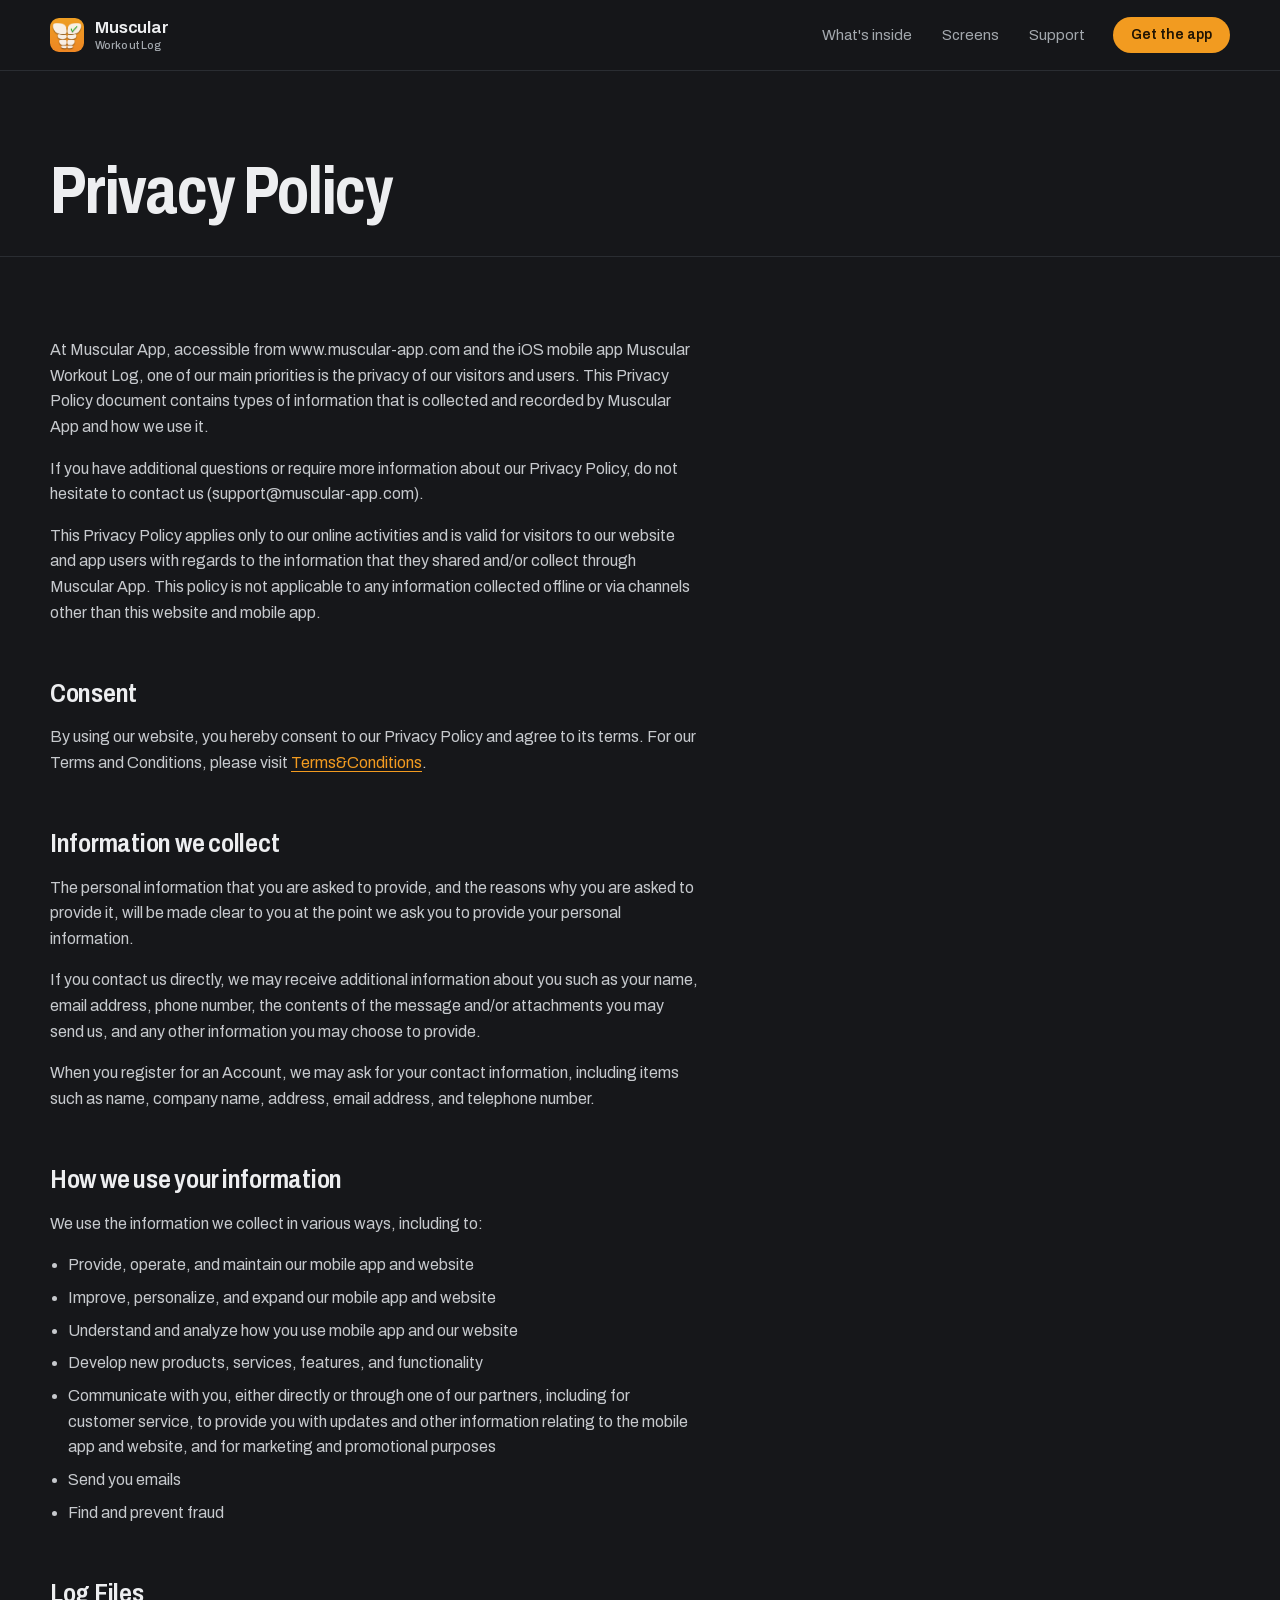
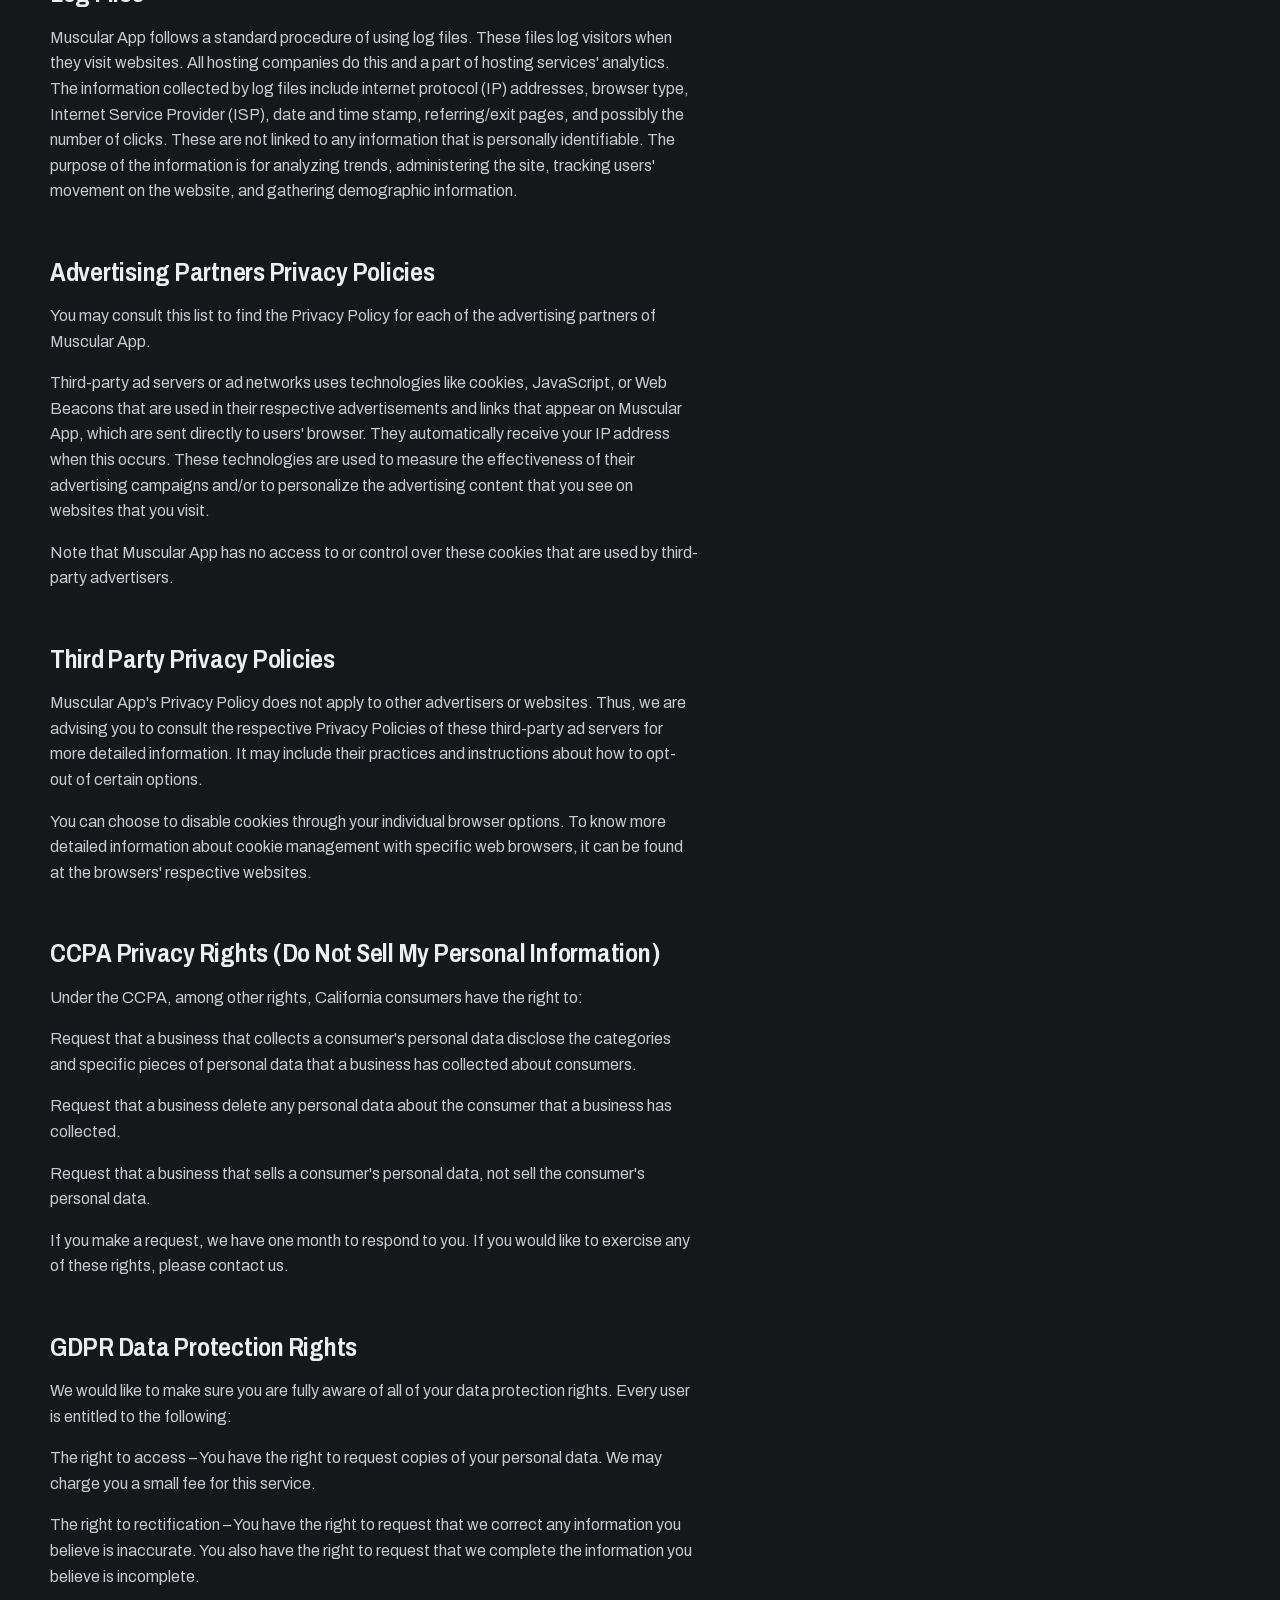
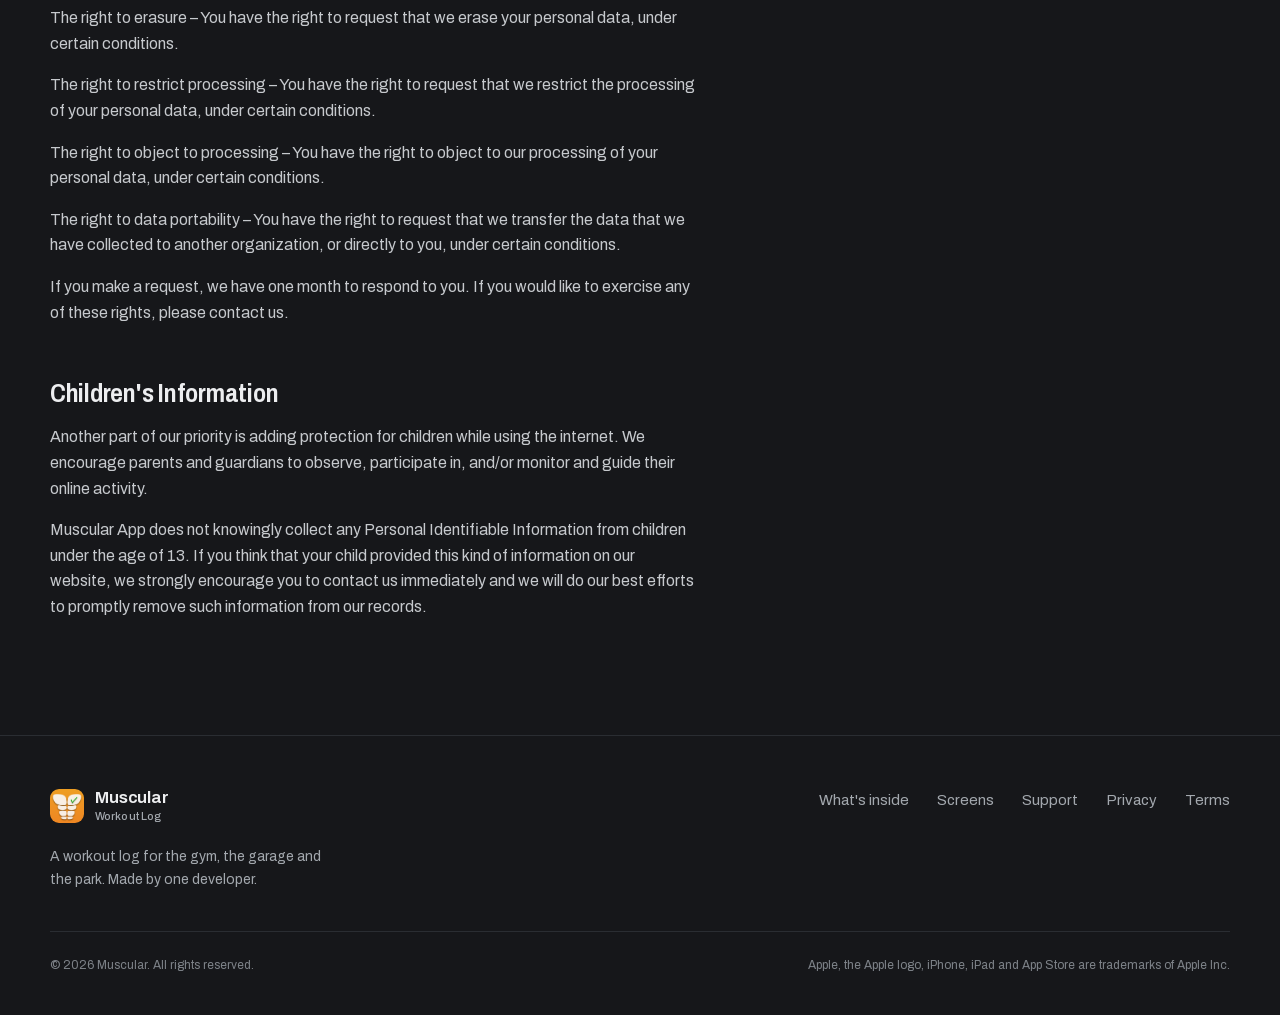
==== privacy.html @ 08430acf "feat: rebuild Muscular site for GitHub Pages" ====
<!doctype html>
<html lang="en">
<head>
  <meta charset="utf-8">
  <meta name="viewport" content="width=device-width, initial-scale=1">
  <title>Privacy Policy | Muscular Workout Log</title>
  <meta name="description" content="Privacy policy for the Muscular Workout Log website and iOS app.">
  <link rel="canonical" href="https://dominikbutz.github.io/muscular-web/privacy.html">
  <meta name="theme-color" content="#16171a">
  <meta property="og:type" content="article">
  <meta property="og:site_name" content="Muscular Workout Log">
  <meta property="og:title" content="Privacy Policy | Muscular Workout Log">
  <meta property="og:description" content="Privacy policy for the Muscular Workout Log website and iOS app.">
  <meta property="og:url" content="https://dominikbutz.github.io/muscular-web/privacy.html">
  <meta property="og:image" content="https://dominikbutz.github.io/muscular-web/assets/img/og.png">
  <meta name="twitter:card" content="summary_large_image">
  <link rel="icon" href="favicon.ico" sizes="any">
  <link rel="icon" type="image/png" href="assets/img/icon-32.png" sizes="32x32">
  <link rel="apple-touch-icon" href="assets/img/icon-180.png">
  <link rel="preload" href="assets/fonts/archivo-latin-var.woff2" as="font" type="font/woff2" crossorigin>
  <link rel="stylesheet" href="assets/css/site.css">
</head>
<body>
  <a class="skip" href="#main">Skip to content</a>

  <header class="site-head">
    <div class="wrap head-inner">
      <a class="brand" href="index.html">
        <img src="assets/img/app-icon.png" alt="" width="34" height="34">
        <span>
          <span class="brand-name">Muscular</span>
          <span class="brand-sub">Workout Log</span>
        </span>
      </a>
      <nav class="site-nav" aria-label="Main">
        <a href="index.html#inside">What's inside</a>
        <a href="index.html#screens">Screens</a>
        <a href="support.html">Support</a>
      </nav>
      <a class="btn btn-primary head-cta" href="https://apps.apple.com/us/app/muscular-workout-log/id1513704154" target="_blank" rel="noopener">Get the app</a>
    </div>
  </header>

  <main id="main">
    <section class="page-head">
      <div class="wrap">
        <h1 class="page-title">Privacy Policy</h1>
      </div>
    </section>

    <div class="wrap">
      <article class="prose">
        <p>At Muscular App, accessible from www.muscular-app.com and the iOS mobile app Muscular Workout Log, one of our main priorities is the privacy of our visitors and users. This Privacy Policy document contains types of information that is collected and recorded by Muscular App and how we use it.</p>

        <p>If you have additional questions or require more information about our Privacy Policy, do not hesitate to contact us (support@muscular-app.com).</p>

        <p>This Privacy Policy applies only to our online activities and is valid for visitors to our website and app users with regards to the information that they shared and/or collect through Muscular App. This policy is not applicable to any information collected offline or via channels other than this website and mobile app.
        </p>

        <h2>Consent</h2>

        <p>By using our website, you hereby consent to our Privacy Policy and agree to its terms. For our Terms and Conditions, please visit <a href="terms.html">Terms&amp;Conditions</a>.</p>

        <h2>Information we collect</h2>

        <p>The personal information that you are asked to provide, and the reasons why you are asked to provide it, will be made clear to you at the point we ask you to provide your personal information.</p>
        <p>If you contact us directly, we may receive additional information about you such as your name, email address, phone number, the contents of the message and/or attachments you may send us, and any other information you may choose to provide.</p>
        <p>When you register for an Account, we may ask for your contact information, including items such as name, company name, address, email address, and telephone number.</p>

        <h2>How we use your information</h2>

        <p>We use the information we collect in various ways, including to:</p>

        <ul>
        <li>Provide, operate, and maintain our mobile app and website</li>
        <li>Improve, personalize, and expand our mobile app and website</li>
        <li>Understand and analyze how you use mobile app and our website</li>
        <li>Develop new products, services, features, and functionality</li>
        <li>Communicate with you, either directly or through one of our partners, including for customer service, to provide you with updates and other information relating to the mobile app and website, and for marketing and promotional purposes</li>
        <li>Send you emails</li>
        <li>Find and prevent fraud</li>
        </ul>

        <h2>Log Files</h2>

        <p>Muscular App follows a standard procedure of using log files. These files log visitors when they visit websites. All hosting companies do this and a part of hosting services' analytics. The information collected by log files include internet protocol (IP) addresses, browser type,
            Internet Service Provider (ISP), date and time stamp, referring/exit pages, and possibly the number of clicks. These are not linked to any information that is personally identifiable. The purpose of the information is for analyzing trends, administering the site,
            tracking users' movement on the website, and gathering demographic information.</p>

        <h2>Advertising Partners Privacy Policies</h2>

        <p>You may consult this list to find the Privacy Policy for each of the advertising partners of Muscular App.</p>

        <p>Third-party ad servers or ad networks uses technologies like cookies, JavaScript, or Web Beacons that are used in their respective advertisements and links that appear on Muscular App, which are sent directly to users' browser. They automatically receive your IP address when this occurs.
            These technologies are used to measure the effectiveness of their advertising campaigns and/or to personalize the advertising content that you see on websites that you visit.</p>

        <p>Note that Muscular App has no access to or control over these cookies that are used by third-party advertisers.</p>

        <h2>Third Party Privacy Policies</h2>

        <p>Muscular App's Privacy Policy does not apply to other advertisers or websites. Thus, we are advising you to consult the respective Privacy Policies of these third-party ad servers for more detailed information.
            It may include their practices and instructions about how to opt-out of certain options. </p>

        <p>You can choose to disable cookies through your individual browser options. To know more detailed information about cookie management with specific web browsers, it can be found at the browsers' respective websites.</p>

        <h2>CCPA Privacy Rights (Do Not Sell My Personal Information)</h2>

        <p>Under the CCPA, among other rights, California consumers have the right to:</p>
        <p>Request that a business that collects a consumer's personal data disclose the categories and specific pieces of personal data that a business has collected about consumers.</p>
        <p>Request that a business delete any personal data about the consumer that a business has collected.</p>
        <p>Request that a business that sells a consumer's personal data, not sell the consumer's personal data.</p>
        <p>If you make a request, we have one month to respond to you. If you would like to exercise any of these rights, please contact us.</p>

        <h2>GDPR Data Protection Rights</h2>

        <p>We would like to make sure you are fully aware of all of your data protection rights. Every user is entitled to the following:</p>
        <p>The right to access – You have the right to request copies of your personal data. We may charge you a small fee for this service.</p>
        <p>The right to rectification – You have the right to request that we correct any information you believe is inaccurate. You also have the right to request that we complete the information you believe is incomplete.</p>
        <p>The right to erasure – You have the right to request that we erase your personal data, under certain conditions.</p>
        <p>The right to restrict processing – You have the right to request that we restrict the processing of your personal data, under certain conditions.</p>
        <p>The right to object to processing – You have the right to object to our processing of your personal data, under certain conditions.</p>
        <p>The right to data portability – You have the right to request that we transfer the data that we have collected to another organization, or directly to you, under certain conditions.</p>
        <p>If you make a request, we have one month to respond to you. If you would like to exercise any of these rights, please contact us.</p>

        <h2>Children's Information</h2>

        <p>Another part of our priority is adding protection for children while using the internet. We encourage parents and guardians to observe, participate in, and/or monitor and guide their online activity.</p>

        <p>Muscular App does not knowingly collect any Personal Identifiable Information from children under the age of 13. If you think that your child provided this kind of information on our website, we strongly encourage you to contact us immediately and we will do our best efforts to promptly remove such information from our records.</p>
      </article>
    </div>
  </main>

  <footer class="site-foot">
    <div class="wrap">
      <div class="foot-grid">
        <div class="foot-brand">
          <a class="brand" href="index.html">
            <img src="assets/img/app-icon.png" alt="" width="34" height="34">
            <span>
              <span class="brand-name">Muscular</span>
              <span class="brand-sub">Workout Log</span>
            </span>
          </a>
          <p>A workout log for the gym, the garage and the park. Made by one developer.</p>
        </div>
        <nav class="foot-nav" aria-label="Footer">
          <a href="index.html#inside">What's inside</a>
          <a href="index.html#screens">Screens</a>
          <a href="support.html">Support</a>
          <a href="privacy.html">Privacy</a>
          <a href="terms.html">Terms</a>
        </nav>
      </div>
      <div class="foot-legal">
        <p>&copy; 2026 Muscular. All rights reserved.</p>
        <p>Apple, the Apple logo, iPhone, iPad and App Store are trademarks of Apple Inc.</p>
      </div>
    </div>
  </footer>
</body>
</html>
---- assets/css/site.css ----
/* Muscular Workout Log: static marketing site */

@font-face {
  font-family: "Archivo";
  src: url("../fonts/archivo-latin-var.woff2") format("woff2");
  font-weight: 100 900;
  font-stretch: 62% 125%;
  font-style: normal;
  font-display: swap;
}

:root {
  --ink: #16171a;
  --ink-2: #1d1f23;
  --ink-3: #25282d;
  --line: #33373d;
  --line-soft: #2a2d32;
  --text: #edeef0;
  --muted: #a3a8ae;
  --orange: #f29b20;
  --orange-bright: #ffa92f;
  --orange-deep: #c8770c;
  --orange-wash: rgba(242, 155, 32, 0.12);
  --green: #3ecf6b;
  --green-fill: #1f7a3f;
  --paper: #f4f4f1;
  --paper-ink: #1a1b1e;
  --paper-muted: #5c6066;
  --paper-line: #d7d7d1;
  --maxw: 1180px;
  --gutter: clamp(20px, 5vw, 48px);
  --radius: 24px;
  --font: "Archivo", system-ui, -apple-system, "Segoe UI", Roboto, sans-serif;
}

*,
*::before,
*::after {
  box-sizing: border-box;
}

html {
  scroll-behavior: smooth;
}

[id] {
  scroll-margin-top: 88px;
}

body {
  margin: 0;
  background: var(--ink);
  color: var(--text);
  font-family: var(--font);
  font-size: 1rem;
  line-height: 1.6;
  -webkit-font-smoothing: antialiased;
  -moz-osx-font-smoothing: grayscale;
  text-rendering: optimizeLegibility;
}

img {
  display: block;
  max-width: 100%;
  height: auto;
}

a {
  color: inherit;
}

:focus-visible {
  outline: 2px solid var(--orange);
  outline-offset: 3px;
  border-radius: 4px;
}

::selection {
  background: var(--orange);
  color: #1a1206;
}

.wrap {
  width: min(var(--maxw), 100% - (var(--gutter) * 2));
  margin-inline: auto;
}

.sr-only {
  position: absolute;
  width: 1px;
  height: 1px;
  padding: 0;
  margin: -1px;
  overflow: hidden;
  clip: rect(0 0 0 0);
  white-space: nowrap;
  border: 0;
}

.skip {
  position: absolute;
  left: 12px;
  top: -80px;
  z-index: 100;
  padding: 10px 16px;
  border-radius: 8px;
  background: var(--orange);
  color: #1a1206;
  font-weight: 600;
  text-decoration: none;
  transition: top 0.15s ease;
}

.skip:focus {
  top: 12px;
}

/* ---------- type ---------- */

.display,
.display-2,
.page-title {
  font-weight: 700;
  font-stretch: 76%;
  letter-spacing: -0.018em;
  line-height: 0.94;
  margin: 0;
  text-wrap: balance;
}

.display {
  font-size: clamp(2.9rem, 6.4vw, 5.5rem);
}

.display-2 {
  font-size: clamp(2.15rem, 4.6vw, 3.6rem);
}

.lede {
  max-width: 52ch;
  margin: 18px 0 0;
  color: var(--muted);
  font-size: clamp(1rem, 1.3vw, 1.125rem);
}

.lede strong {
  color: var(--text);
  font-weight: 600;
}

.subhead {
  margin: 0;
  font-size: clamp(1.8rem, 3.4vw, 2.6rem);
  font-stretch: 78%;
  font-weight: 700;
  letter-spacing: -0.015em;
  line-height: 1.02;
  text-wrap: balance;
}

.eyebrow-free {
  margin: 0 0 14px;
  color: var(--muted);
  font-size: 0.875rem;
  font-weight: 500;
}

/* ---------- buttons ---------- */

.btn {
  display: inline-flex;
  align-items: center;
  justify-content: center;
  gap: 10px;
  padding: 12px 20px;
  border-radius: 999px;
  font-size: 0.9375rem;
  font-weight: 600;
  line-height: 1.2;
  text-decoration: none;
  transition: background-color 0.18s ease, transform 0.18s ease;
}

.btn-primary {
  background: var(--orange);
  color: #201403;
}

.btn-primary:hover {
  background: var(--orange-bright);
  transform: translateY(-1px);
}

.text-link {
  color: var(--text);
  font-size: 0.9375rem;
  font-weight: 500;
  text-decoration: underline;
  text-decoration-color: var(--orange);
  text-decoration-thickness: 1.5px;
  text-underline-offset: 5px;
}

.text-link:hover {
  color: var(--orange);
}

/* ---------- header ---------- */

.site-head {
  position: sticky;
  top: 0;
  z-index: 40;
  background: rgba(22, 23, 26, 0.88);
  border-bottom: 1px solid var(--line-soft);
  backdrop-filter: blur(16px);
  -webkit-backdrop-filter: blur(16px);
}

.head-inner {
  display: flex;
  align-items: center;
  gap: 28px;
  min-height: 70px;
}

.brand {
  display: inline-flex;
  align-items: center;
  gap: 11px;
  text-decoration: none;
  letter-spacing: -0.01em;
}

.brand img {
  width: 34px;
  height: 34px;
  border-radius: 9px;
}

.brand-name {
  display: block;
  font-size: 1.0625rem;
  font-weight: 620;
  line-height: 1.2;
}

.brand-sub {
  display: block;
  margin-top: 1px;
  color: var(--muted);
  font-size: 0.6875rem;
  font-weight: 500;
  line-height: 1.2;
  letter-spacing: 0.01em;
}

.site-nav {
  display: flex;
  gap: 30px;
  margin-left: auto;
}

.site-nav a {
  padding: 6px 0;
  color: var(--muted);
  font-size: 0.9375rem;
  text-decoration: none;
}

.site-nav a:hover {
  color: var(--text);
}

.head-cta {
  padding: 10px 18px;
  font-size: 0.875rem;
}

/* ---------- hero ---------- */

.hero {
  position: relative;
  isolation: isolate;
  padding-block: clamp(52px, 8vw, 104px);
  overflow: clip;
}

.hero::before {
  content: "";
  position: absolute;
  z-index: -1;
  top: 20px;
  right: -120px;
  width: 640px;
  height: 640px;
  background: radial-gradient(circle, rgba(242, 155, 32, 0.18), rgba(242, 155, 32, 0) 64%);
  pointer-events: none;
}

.hero-grid {
  display: grid;
  grid-template-columns: minmax(0, 1.02fr) minmax(0, 0.98fr);
  align-items: center;
  gap: clamp(36px, 5vw, 72px);
}

.hero-lede {
  max-width: 44ch;
  margin: 26px 0 0;
  color: var(--muted);
  font-size: clamp(1.0625rem, 1.35vw, 1.1875rem);
}

.hero-actions {
  display: flex;
  flex-wrap: wrap;
  align-items: center;
  gap: 20px;
  margin-top: 34px;
}

.badge img {
  width: auto;
  height: 54px;
  transition: transform 0.18s ease;
}

.badge:hover img {
  transform: translateY(-2px);
}

.hero-note {
  max-width: 40ch;
  margin: 18px 0 0;
  color: var(--muted);
  font-size: 0.875rem;
}

/* ---------- session card ---------- */

.session {
  padding: clamp(17px, 2.4vw, 24px);
  background: linear-gradient(170deg, #23262b 0%, #1b1d21 100%);
  border: 1px solid var(--line);
  border-radius: var(--radius);
  box-shadow: 0 40px 80px -40px rgba(0, 0, 0, 0.9);
}

.session-head {
  display: flex;
  align-items: flex-start;
  justify-content: space-between;
  gap: 14px;
  padding-bottom: 16px;
  border-bottom: 1px solid var(--line-soft);
}

.session-day {
  margin: 0 0 5px;
  color: var(--muted);
  font-size: 0.75rem;
  font-weight: 500;
  letter-spacing: 0.02em;
}

.session-title {
  margin: 0;
  font-size: clamp(1.0625rem, 1.6vw, 1.25rem);
  font-weight: 640;
  letter-spacing: -0.01em;
  line-height: 1.25;
}

.session-rest {
  display: inline-flex;
  flex-shrink: 0;
  align-items: center;
  gap: 7px;
  padding: 5px 11px;
  border: 1px solid rgba(62, 207, 107, 0.35);
  border-radius: 999px;
  background: rgba(31, 122, 63, 0.22);
  color: #93f0b2;
  font-size: 0.8125rem;
  font-variant-numeric: tabular-nums;
  line-height: 1.4;
  white-space: nowrap;
}

.session-rest .dot {
  width: 7px;
  height: 7px;
  border-radius: 50%;
  background: var(--green);
}

.session-metrics {
  display: grid;
  grid-template-columns: repeat(3, minmax(0, 1fr));
  gap: 1px;
  margin-inline: calc(clamp(17px, 2.4vw, 24px) * -1);
  padding-inline: clamp(17px, 2.4vw, 24px);
  border-bottom: 1px solid var(--line-soft);
  background: var(--line-soft);
}

.metric {
  display: flex;
  flex-direction: column;
  gap: 1px;
  padding: 13px 12px;
  background: #202327;
}

.metric:first-child {
  border-top-left-radius: 2px;
}

.metric span {
  color: var(--muted);
  font-size: 0.75rem;
}

.metric b {
  font-size: 1.0625rem;
  font-weight: 650;
  font-variant-numeric: tabular-nums;
  letter-spacing: -0.01em;
  line-height: 1.3;
}

.metric b i {
  color: var(--muted);
  font-size: 0.75rem;
  font-style: normal;
  font-weight: 500;
}

.sets {
  width: 100%;
  border-collapse: collapse;
  font-variant-numeric: tabular-nums;
}

.sets caption {
  text-align: left;
}

.sets th {
  padding: 14px 5px 8px;
  color: var(--muted);
  font-size: 0.6875rem;
  font-weight: 500;
  letter-spacing: 0.01em;
  text-align: left;
}

.sets td {
  padding: 5px;
  font-size: 0.875rem;
}

.sets th:first-child,
.sets td:first-child {
  width: 36px;
  text-align: center;
}

.sets th:nth-child(3),
.sets td:nth-child(3),
.sets th:nth-child(4),
.sets td:nth-child(4) {
  text-align: center;
}

.sets th:last-child,
.sets td:last-child {
  width: 32px;
  text-align: right;
}

.set-no {
  color: var(--orange);
  font-weight: 650;
}

tr.is-upcoming .set-no {
  color: var(--muted);
}

.last {
  color: var(--muted);
  font-size: 0.8125rem;
}

.chip {
  display: inline-flex;
  justify-content: center;
  min-width: 48px;
  padding: 5px 7px;
  border-radius: 7px;
  font-size: 0.8125rem;
  font-weight: 600;
  line-height: 1.2;
}

.chip-done {
  background: var(--green-fill);
  color: #eafff0;
}

.chip-active {
  border: 1.5px solid var(--orange);
  background: var(--orange-wash);
  color: #ffd79b;
}

.chip-empty {
  border: 1.5px dashed #42464c;
  color: #83888f;
}

.mark {
  display: inline-grid;
  place-items: center;
  width: 20px;
  height: 20px;
  border: 1.5px solid #42464c;
  border-radius: 999px;
  vertical-align: middle;
}

.mark svg {
  width: 11px;
  height: 11px;
}

.mark-done {
  border-color: var(--green);
  background: rgba(62, 207, 107, 0.14);
  color: var(--green);
}

.mark-active {
  border-color: var(--orange);
}

.session-actions {
  display: flex;
  align-items: center;
  gap: 12px;
  margin-top: 14px;
}

.add-set {
  flex: 1;
  padding: 9px;
  border: 1px dashed #42464c;
  border-radius: 9px;
  color: var(--muted);
  font-size: 0.875rem;
  text-align: center;
}

.finish {
  padding: 9px 18px;
  border-radius: 9px;
  background: var(--orange);
  color: #201403;
  font-size: 0.875rem;
  font-weight: 650;
}

@keyframes check-in {
  from {
    opacity: 0;
    transform: scale(0.45);
  }
  to {
    opacity: 1;
    transform: scale(1);
  }
}

.mark-done svg {
  animation: check-in 0.45s cubic-bezier(0.2, 0.9, 0.3, 1.35) both;
}

.row-a .mark-done svg {
  animation-delay: 0.25s;
}

.row-b .mark-done svg {
  animation-delay: 0.4s;
}

/* ---------- sections ---------- */

.section {
  padding-block: clamp(64px, 9vw, 120px);
}

.section-hairline {
  border-top: 1px solid var(--line-soft);
}

.section-head {
  max-width: 820px;
}

/* ---------- the training sheet ---------- */

.sheet {
  background: var(--paper);
  color: var(--paper-ink);
}

.sheet .lede {
  color: var(--paper-muted);
}

.sheet-grid {
  display: grid;
  grid-template-columns: minmax(0, 1fr) minmax(0, 1fr);
  gap: clamp(32px, 6vw, 80px);
  margin-top: clamp(36px, 5vw, 56px);
}

.group-title {
  display: flex;
  align-items: baseline;
  justify-content: space-between;
  gap: 16px;
  margin: 0 0 4px;
  font-size: 1.125rem;
  font-weight: 650;
  letter-spacing: -0.01em;
}

.features {
  margin: 0;
  padding: 0;
  list-style: none;
}

.features li {
  display: grid;
  grid-template-columns: minmax(0, 0.9fr) minmax(0, 1.3fr);
  align-items: baseline;
  gap: 18px;
  padding: 15px 0;
  border-top: 1px solid var(--paper-line);
}

.features li:last-child {
  border-bottom: 1px solid var(--paper-line);
}

.features b {
  font-size: 0.9375rem;
  font-weight: 640;
  line-height: 1.4;
}

.features span {
  color: var(--paper-muted);
  font-size: 0.875rem;
  line-height: 1.5;
}

.sheet-foot {
  display: flex;
  flex-wrap: wrap;
  gap: 20px 40px;
  align-items: baseline;
  justify-content: space-between;
  margin-top: 34px;
  padding-top: 22px;
  border-top: 1px solid var(--paper-line);
}

.sheet-foot p {
  max-width: 70ch;
  margin: 0;
  color: var(--paper-muted);
  font-size: 0.875rem;
}

.sheet-foot .text-link {
  color: var(--paper-ink);
  font-size: 0.875rem;
  white-space: nowrap;
}

/* ---------- split sections ---------- */

.split {
  display: grid;
  grid-template-columns: minmax(0, 1fr) minmax(0, 1fr);
  align-items: center;
  gap: clamp(36px, 6vw, 80px);
}

.phones-pair {
  display: flex;
  align-items: flex-start;
  justify-content: center;
  gap: clamp(14px, 2.5vw, 28px);
}

.phones-pair img {
  width: min(46%, 260px);
  filter: drop-shadow(0 26px 32px rgba(0, 0, 0, 0.55));
}

.phones-pair img:last-child {
  margin-top: clamp(18px, 4vw, 44px);
}

/* ---------- gallery ---------- */

.gallery-section {
  overflow: clip;
}

.gallery {
  display: flex;
  gap: clamp(18px, 2.5vw, 30px);
  margin: 0 calc(var(--gutter) * -1);
  padding: 12px var(--gutter) 28px;
  overflow-x: auto;
  scroll-snap-type: x mandatory;
  scrollbar-color: var(--line) transparent;
  scrollbar-width: thin;
}

.gallery::-webkit-scrollbar {
  height: 6px;
}

.gallery::-webkit-scrollbar-thumb {
  background: var(--line);
  border-radius: 999px;
}

.shot {
  flex: 0 0 auto;
  width: clamp(220px, 24vw, 280px);
  margin: 0;
  scroll-snap-align: start;
}

.shot img {
  width: 100%;
  filter: drop-shadow(0 22px 28px rgba(0, 0, 0, 0.5));
}

.shot figcaption {
  margin-top: 16px;
  color: var(--muted);
  font-size: 0.875rem;
  line-height: 1.5;
}

.gallery-hint {
  margin: 18px 0 0;
  color: var(--muted);
  font-size: 0.8125rem;
}

/* ---------- charts ---------- */

.proof-grid {
  display: grid;
  grid-template-columns: minmax(0, 1fr) minmax(0, 1fr);
  gap: clamp(18px, 3vw, 32px);
  margin-top: clamp(32px, 5vw, 48px);
}

.chart-card {
  margin: 0;
  padding: clamp(12px, 2vw, 20px);
  border: 1px solid var(--line);
  border-radius: 18px;
  background: var(--ink-2);
}

.chart-card img {
  width: 100%;
  filter: drop-shadow(0 16px 22px rgba(0, 0, 0, 0.45));
}

.chart-card figcaption {
  margin-top: 14px;
  color: var(--muted);
  font-size: 0.875rem;
  line-height: 1.5;
}

.widgets {
  display: grid;
  grid-template-columns: minmax(0, 0.9fr) minmax(0, 1.1fr);
  align-items: center;
  gap: clamp(28px, 5vw, 64px);
  margin-top: clamp(40px, 6vw, 72px);
  padding-top: clamp(32px, 5vw, 52px);
  border-top: 1px solid var(--line-soft);
}

.widget-imgs {
  display: flex;
  align-items: center;
  justify-content: center;
  gap: clamp(16px, 3vw, 30px);
}

.widget-imgs img {
  border-radius: 22px;
  filter: drop-shadow(0 20px 26px rgba(0, 0, 0, 0.5));
}

.widget-imgs img:first-child {
  width: min(48%, 250px);
}

.widget-imgs img:last-child {
  width: min(40%, 210px);
}

/* ---------- purchase ---------- */

.purchase {
  border-top: 1px solid var(--line);
  border-bottom: 1px solid var(--line);
  background: var(--ink-2);
}

.purchase-grid {
  display: grid;
  grid-template-columns: minmax(0, 1.1fr) minmax(0, 0.9fr);
  align-items: center;
  gap: clamp(32px, 6vw, 80px);
}

.purchase .display-2 {
  font-size: clamp(2.6rem, 6vw, 4.6rem);
}

.spec {
  margin: 0;
  padding: 0;
  list-style: none;
  font-variant-numeric: tabular-nums;
}

.spec li {
  display: flex;
  justify-content: space-between;
  gap: 20px;
  padding: 14px 0;
  border-top: 1px solid var(--line-soft);
  font-size: 0.9375rem;
}

.spec li:last-child {
  border-bottom: 1px solid var(--line-soft);
}

.spec span {
  color: var(--muted);
}

.spec b {
  font-weight: 600;
}

.spec .free {
  color: var(--green);
}

.purchase-actions {
  display: flex;
  flex-wrap: wrap;
  align-items: center;
  gap: 20px;
  margin-top: 30px;
}

.purchase-note {
  margin: 22px 0 0;
  color: var(--muted);
  font-size: 0.875rem;
}

/* ---------- contact ---------- */

.contact-grid {
  display: grid;
  grid-template-columns: minmax(0, 1fr) minmax(0, 0.9fr);
  align-items: start;
  gap: clamp(32px, 6vw, 80px);
}

.mail {
  display: inline-block;
  margin-top: 8px;
  color: var(--text);
  font-size: clamp(1.5rem, 3.4vw, 2.4rem);
  font-stretch: 82%;
  font-weight: 650;
  letter-spacing: -0.015em;
  line-height: 1.15;
  text-decoration: underline;
  text-decoration-color: var(--orange);
  text-decoration-thickness: 2px;
  text-underline-offset: 8px;
  word-break: break-word;
}

.mail:hover {
  color: var(--orange);
}

.contact-aside {
  padding-top: 6px;
  color: var(--muted);
  font-size: 0.9375rem;
}

.contact-aside p {
  margin: 0 0 14px;
}

.contact-aside ul {
  margin: 0;
  padding-left: 1.15em;
}

.contact-aside li {
  margin-bottom: 6px;
}

.contact-aside .note {
  margin-top: 18px;
  margin-bottom: 0;
  color: #7d8288;
  font-size: 0.875rem;
}

/* ---------- prose pages ---------- */

.page-head {
  padding-block: clamp(48px, 7vw, 88px) clamp(24px, 3vw, 34px);
  border-bottom: 1px solid var(--line-soft);
}

.page-title {
  font-size: clamp(2.6rem, 5.6vw, 4.2rem);
}

.page-intro {
  max-width: 58ch;
  margin: 16px 0 0;
  color: var(--muted);
  font-size: 1.0625rem;
}

.prose {
  max-width: 72ch;
  padding-block: clamp(36px, 5vw, 64px) clamp(56px, 8vw, 100px);
}

.prose h2,
.prose h3 {
  margin: 2.1em 0 0.55em;
  font-weight: 650;
  font-stretch: 84%;
  letter-spacing: -0.01em;
  line-height: 1.15;
}

.prose h2:first-child,
.prose h3:first-child,
.prose > div > :first-child {
  margin-top: 0;
}

.prose h2 {
  font-size: 1.6rem;
}

.prose h3 {
  font-size: 1.25rem;
}

.prose p,
.prose li {
  color: #c6c9cd;
}

.prose li {
  margin-bottom: 0.45em;
}

.prose ul {
  padding-left: 1.15em;
}

.prose a {
  color: var(--orange);
  text-underline-offset: 3px;
}

.prose strong {
  color: var(--text);
}

/* ---------- support page ---------- */

.support-callout {
  display: grid;
  grid-template-columns: minmax(0, 1.1fr) minmax(0, 0.9fr);
  align-items: start;
  gap: clamp(32px, 6vw, 80px);
  padding-block: clamp(40px, 6vw, 72px) clamp(64px, 9vw, 110px);
}

.support-card {
  padding: clamp(20px, 3vw, 30px);
  border: 1px solid var(--line);
  border-radius: 18px;
  background: var(--ink-2);
}

.support-card h2 {
  margin: 0 0 10px;
  font-size: 1.125rem;
  font-weight: 640;
}

.support-card p {
  margin: 0 0 14px;
  color: var(--muted);
  font-size: 0.9375rem;
}

.support-card ul {
  margin: 0;
  padding-left: 1.15em;
  color: var(--muted);
  font-size: 0.9375rem;
}

.support-card li {
  margin-bottom: 6px;
}

.support-card + .support-card {
  margin-top: 16px;
}

.support-card a {
  color: var(--orange);
  text-underline-offset: 3px;
}

.support-aside .note {
  margin: 20px 0 0;
  color: #7d8288;
  font-size: 0.875rem;
}

/* ---------- 404 ---------- */

.notfound {
  display: grid;
  align-content: center;
  min-height: 62vh;
  padding-block: clamp(56px, 8vw, 100px);
}

.notfound-code {
  margin: 0 0 10px;
  color: var(--orange);
  font-size: clamp(4.5rem, 15vw, 9rem);
  font-stretch: 70%;
  font-weight: 700;
  letter-spacing: -0.02em;
  line-height: 0.85;
}

.notfound-actions {
  display: flex;
  flex-wrap: wrap;
  gap: 16px 28px;
  align-items: center;
  margin-top: 30px;
}

/* ---------- footer ---------- */

.site-foot {
  padding-block: 52px 40px;
  border-top: 1px solid var(--line-soft);
}

.foot-grid {
  display: grid;
  grid-template-columns: minmax(0, 1.1fr) minmax(0, 0.9fr);
  gap: 36px;
}

.foot-brand p {
  max-width: 36ch;
  margin: 16px 0 0;
  color: var(--muted);
  font-size: 0.875rem;
}

.foot-nav {
  display: flex;
  flex-wrap: wrap;
  align-items: flex-start;
  justify-content: flex-end;
  gap: 12px 28px;
}

.foot-nav a {
  color: var(--muted);
  font-size: 0.9375rem;
  text-decoration: none;
}

.foot-nav a:hover {
  color: var(--text);
}

.foot-legal {
  display: flex;
  flex-wrap: wrap;
  justify-content: space-between;
  gap: 10px 24px;
  margin-top: 40px;
  padding-top: 24px;
  border-top: 1px solid var(--line-soft);
  color: #7d8288;
  font-size: 0.75rem;
}

.foot-legal p {
  margin: 0;
}

/* ---------- responsive ---------- */

@media (max-width: 980px) {
  .hero-grid,
  .sheet-grid,
  .split,
  .purchase-grid,
  .contact-grid,
  .support-callout,
  .widgets,
  .proof-grid {
    grid-template-columns: minmax(0, 1fr);
  }

  .hero-grid {
    gap: 46px;
  }

  .session {
    max-width: 560px;
  }

  .phones-pair {
    order: -1;
  }

  .widgets {
    gap: 32px;
  }

  .foot-grid {
    grid-template-columns: minmax(0, 1fr);
    gap: 28px;
  }

  .foot-nav {
    justify-content: flex-start;
  }
}

@media (max-width: 760px) {
  .site-nav {
    display: none;
  }

  .head-cta {
    margin-left: auto;
  }

  .brand-sub {
    display: none;
  }
}

@media (max-width: 620px) {
  .features li {
    grid-template-columns: minmax(0, 1fr);
    gap: 4px;
    padding: 14px 0;
  }

  .sheet-foot {
    display: block;
  }

  .sheet-foot .text-link {
    display: inline-block;
    margin-top: 14px;
  }

  .hero-actions {
    gap: 16px;
  }

  .badge img {
    height: 48px;
  }

  .session-actions {
    flex-wrap: wrap;
  }

  .add-set {
    flex-basis: 100%;
  }

  .finish {
    width: 100%;
    text-align: center;
  }

  .widget-imgs {
    gap: 14px;
  }

  .notfound-actions {
    align-items: flex-start;
    flex-direction: column;
  }
}

@media (prefers-reduced-motion: reduce) {
  html {
    scroll-behavior: auto;
  }

  *,
  *::before,
  *::after {
    animation-duration: 0.001ms !important;
    animation-delay: 0ms !important;
    animation-iteration-count: 1 !important;
    transition-duration: 0.001ms !important;
  }
}
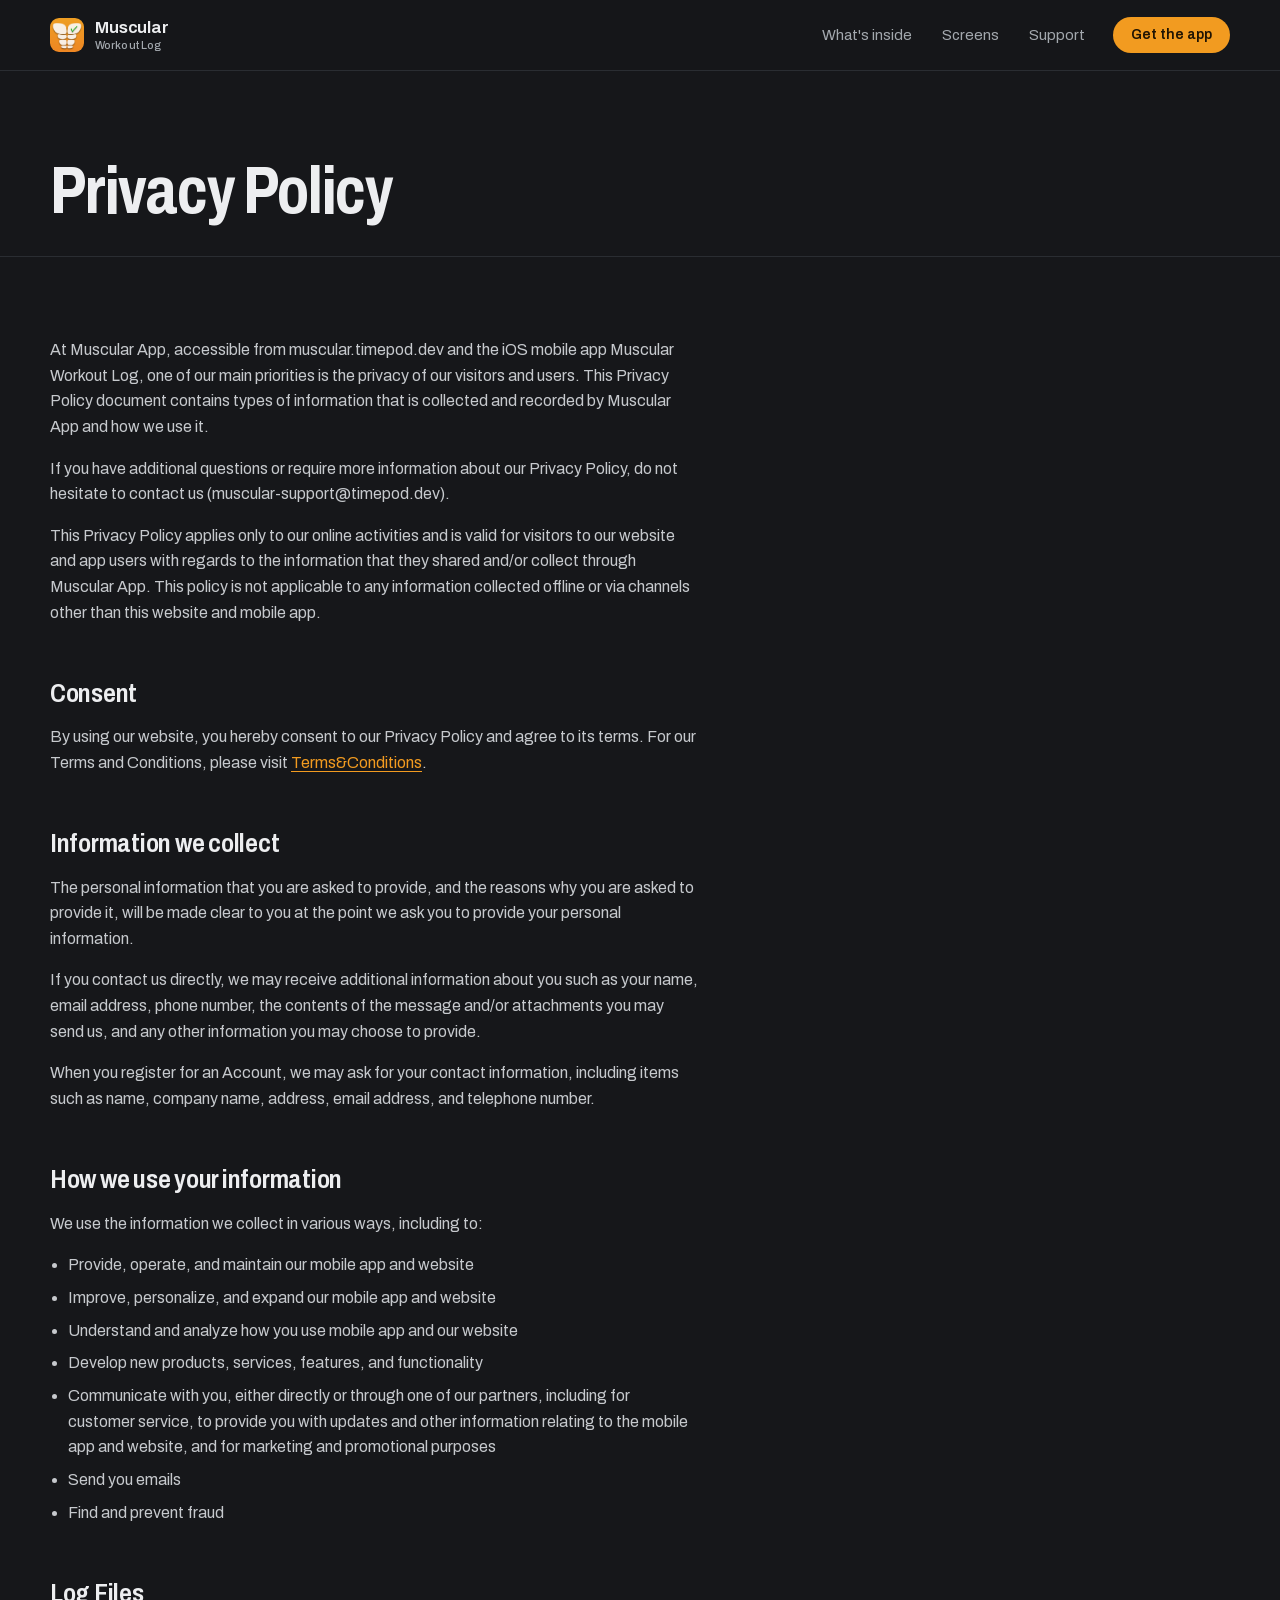
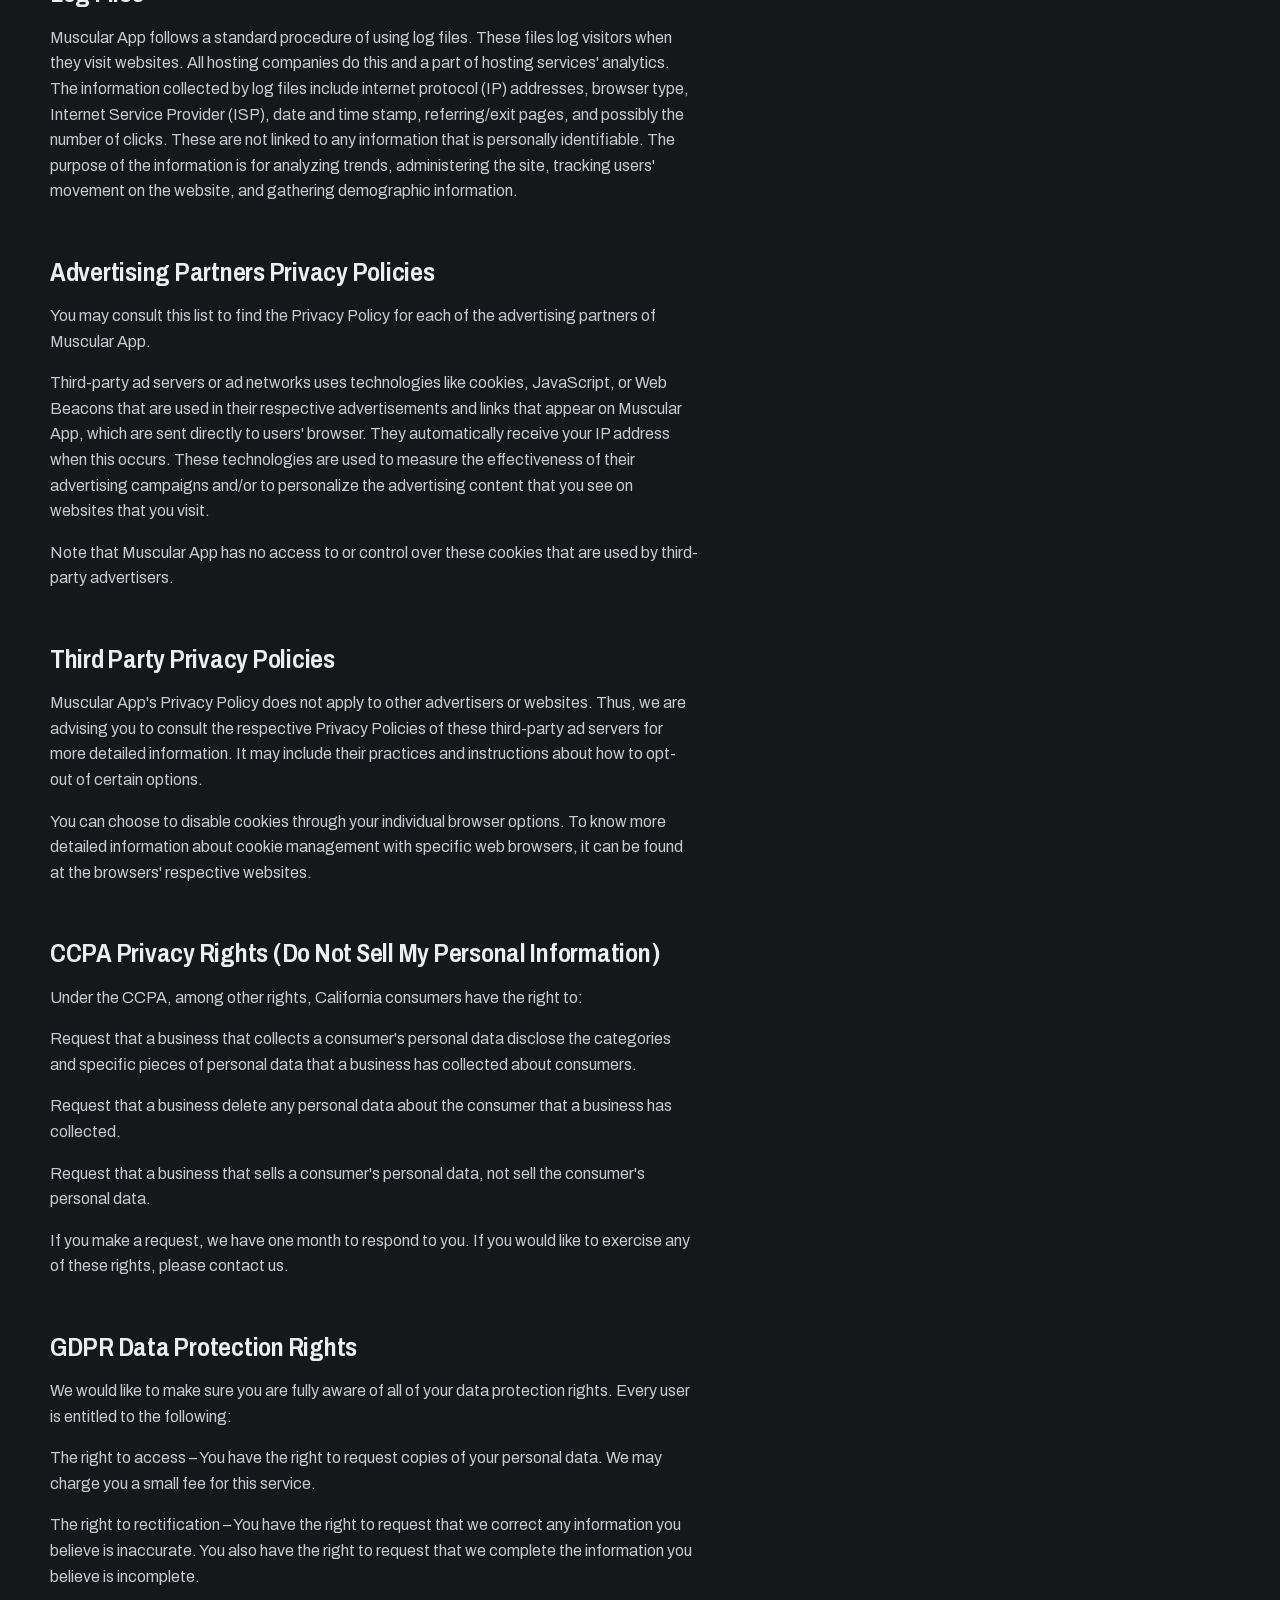
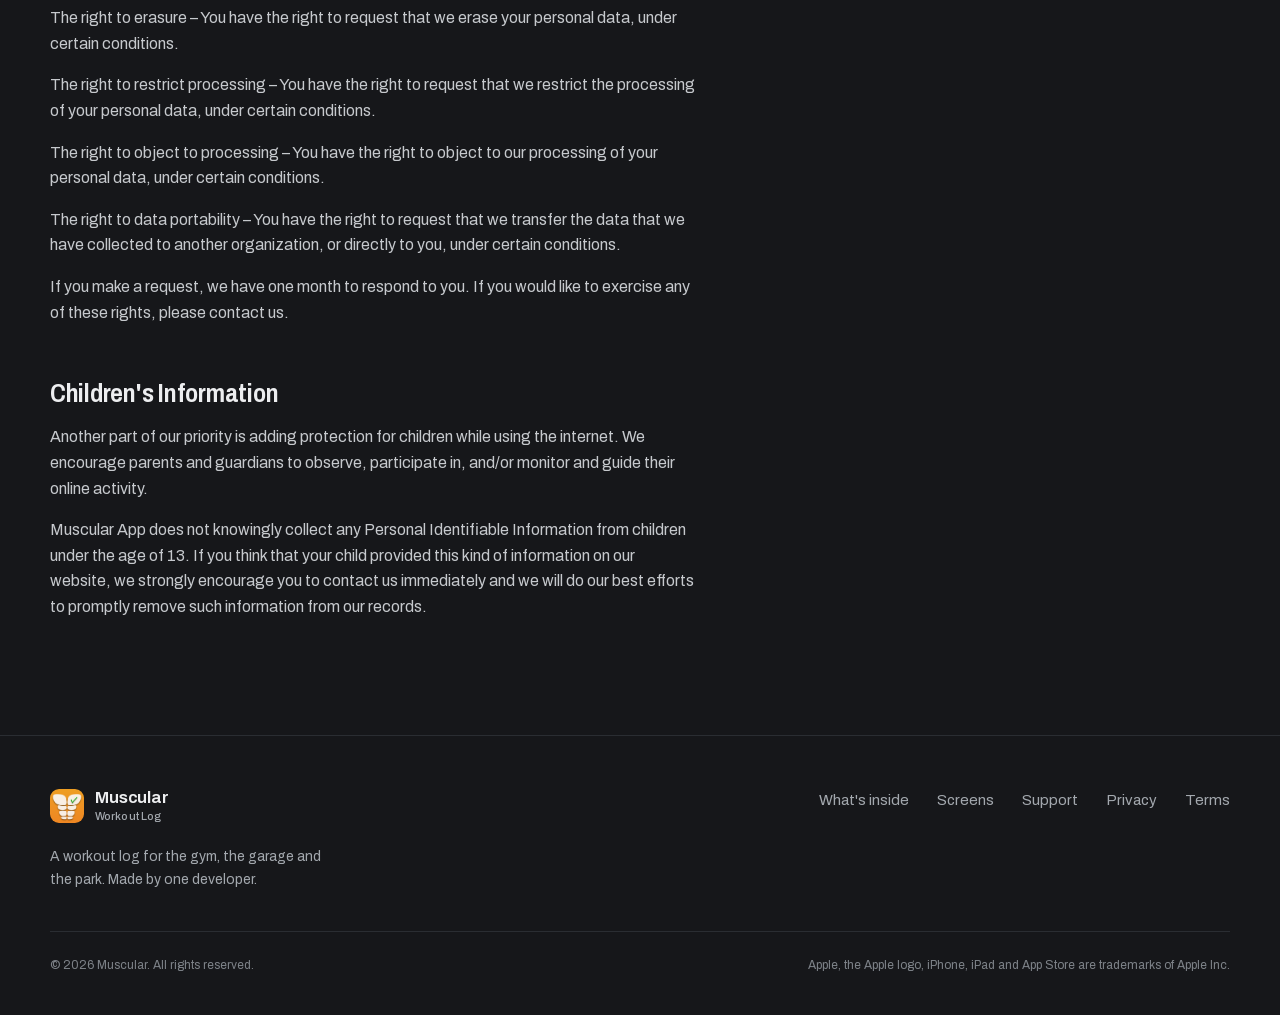
==== commit 94781234: "chore: move site to muscular.timepod.dev Replace the github.io host with the custom domain in the ca" ====
--- a/privacy.html
+++ b/privacy.html
@@ -5,14 +5,14 @@
   <meta name="viewport" content="width=device-width, initial-scale=1">
   <title>Privacy Policy | Muscular Workout Log</title>
   <meta name="description" content="Privacy policy for the Muscular Workout Log website and iOS app.">
-  <link rel="canonical" href="https://dominikbutz.github.io/muscular-web/privacy.html">
+  <link rel="canonical" href="https://muscular.timepod.dev/privacy.html">
   <meta name="theme-color" content="#16171a">
   <meta property="og:type" content="article">
   <meta property="og:site_name" content="Muscular Workout Log">
   <meta property="og:title" content="Privacy Policy | Muscular Workout Log">
   <meta property="og:description" content="Privacy policy for the Muscular Workout Log website and iOS app.">
-  <meta property="og:url" content="https://dominikbutz.github.io/muscular-web/privacy.html">
-  <meta property="og:image" content="https://dominikbutz.github.io/muscular-web/assets/img/og.png">
+  <meta property="og:url" content="https://muscular.timepod.dev/privacy.html">
+  <meta property="og:image" content="https://muscular.timepod.dev/assets/img/og.png">
   <meta name="twitter:card" content="summary_large_image">
   <link rel="icon" href="favicon.ico" sizes="any">
   <link rel="icon" type="image/png" href="assets/img/icon-32.png" sizes="32x32">
@@ -50,9 +50,9 @@
 
     <div class="wrap">
       <article class="prose">
-        <p>At Muscular App, accessible from www.muscular-app.com and the iOS mobile app Muscular Workout Log, one of our main priorities is the privacy of our visitors and users. This Privacy Policy document contains types of information that is collected and recorded by Muscular App and how we use it.</p>
+        <p>At Muscular App, accessible from muscular.timepod.dev and the iOS mobile app Muscular Workout Log, one of our main priorities is the privacy of our visitors and users. This Privacy Policy document contains types of information that is collected and recorded by Muscular App and how we use it.</p>
 
-        <p>If you have additional questions or require more information about our Privacy Policy, do not hesitate to contact us (support@muscular-app.com).</p>
+        <p>If you have additional questions or require more information about our Privacy Policy, do not hesitate to contact us (muscular-support@timepod.dev).</p>
 
         <p>This Privacy Policy applies only to our online activities and is valid for visitors to our website and app users with regards to the information that they shared and/or collect through Muscular App. This policy is not applicable to any information collected offline or via channels other than this website and mobile app.
         </p>
